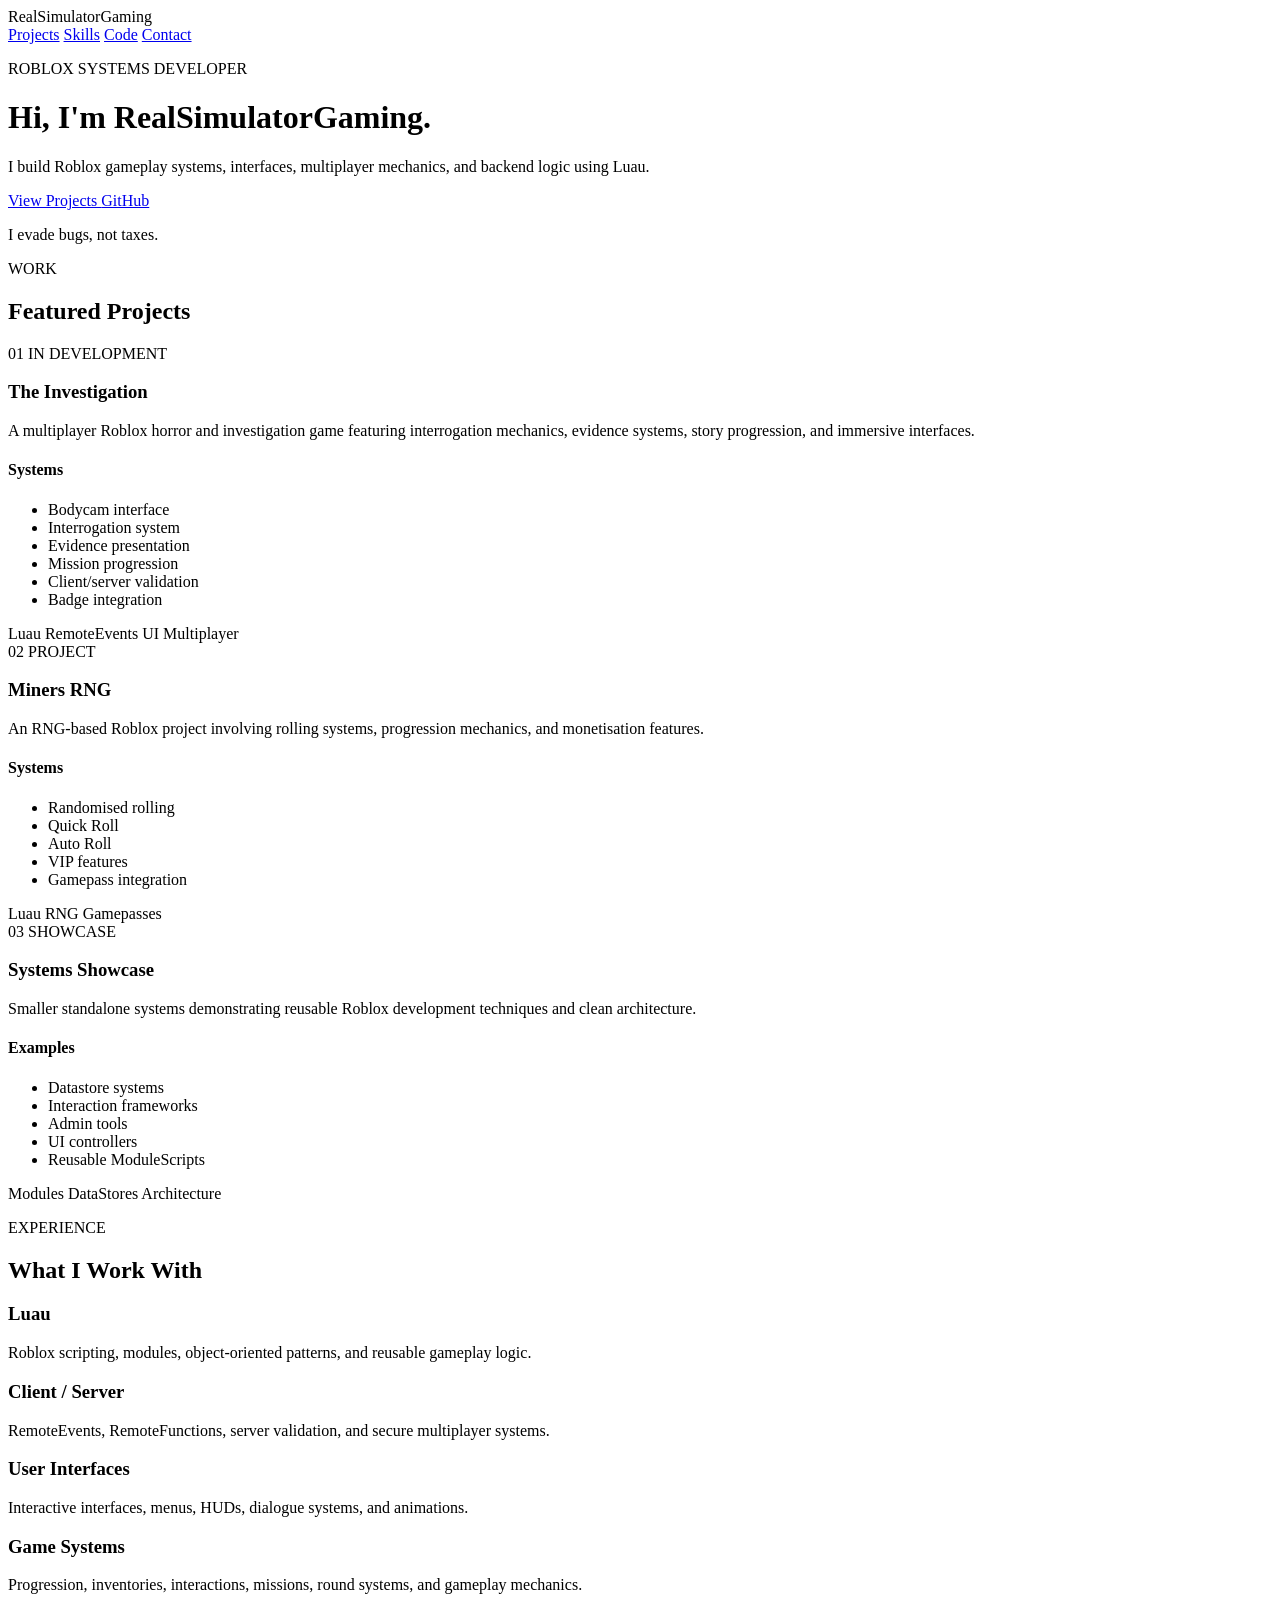
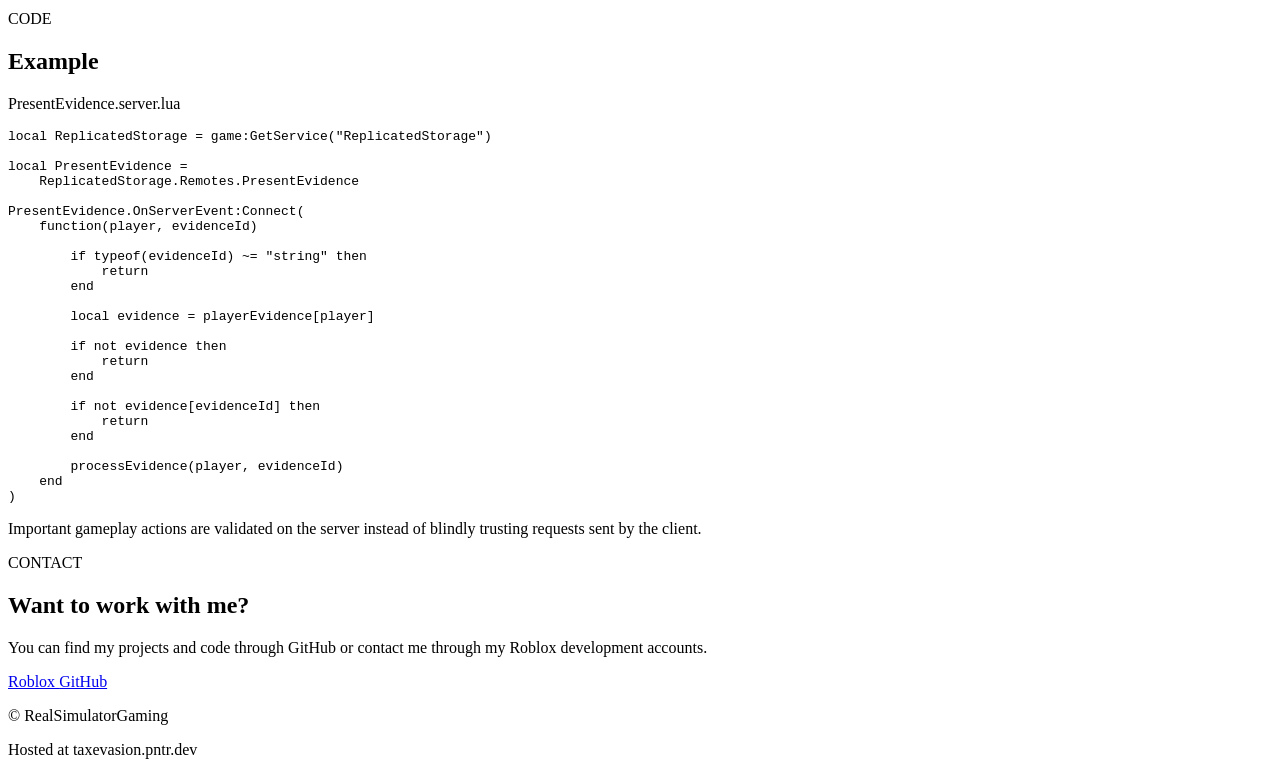
==== index.html @ e787a215 "Create index.html" ====
<!DOCTYPE html>
<html lang="en">
<head>
    <meta charset="UTF-8">
    <meta name="viewport" content="width=device-width, initial-scale=1.0">

    <title>RealSimulatorGaming | Roblox Scripter</title>

    <meta
        name="description"
        content="Portfolio of RealSimulatorGaming, a Roblox scripter specialising in Luau, gameplay systems, UI, and client-server development."
    >

    <link rel="stylesheet" href="style.css">
</head>

<body>

    <nav>
        <div class="nav-name">RealSimulatorGaming</div>

        <div class="nav-links">
            <a href="#projects">Projects</a>
            <a href="#skills">Skills</a>
            <a href="#code">Code</a>
            <a href="#contact">Contact</a>
        </div>
    </nav>


    <header class="hero">

        <p class="eyebrow">ROBLOX SYSTEMS DEVELOPER</p>

        <h1>
            Hi, I'm
            <span>RealSimulatorGaming.</span>
        </h1>

        <p class="hero-text">
            I build Roblox gameplay systems, interfaces,
            multiplayer mechanics, and backend logic using Luau.
        </p>

        <div class="hero-buttons">

            <a href="#projects" class="button primary">
                View Projects
            </a>

            <a
                href="https://github.com/YOUR-GITHUB-USERNAME"
                class="button secondary"
                target="_blank"
            >
                GitHub
            </a>

        </div>

        <p class="joke">
            I evade bugs, not taxes.
        </p>

    </header>


    <main>

        <section id="projects">

            <p class="section-label">WORK</p>
            <h2>Featured Projects</h2>

            <div class="project-grid">

                <article class="project-card">

                    <div class="project-header">
                        <span class="project-number">01</span>
                        <span class="project-status">IN DEVELOPMENT</span>
                    </div>

                    <h3>The Investigation</h3>

                    <p>
                        A multiplayer Roblox horror and investigation game
                        featuring interrogation mechanics, evidence systems,
                        story progression, and immersive interfaces.
                    </p>

                    <h4>Systems</h4>

                    <ul>
                        <li>Bodycam interface</li>
                        <li>Interrogation system</li>
                        <li>Evidence presentation</li>
                        <li>Mission progression</li>
                        <li>Client/server validation</li>
                        <li>Badge integration</li>
                    </ul>

                    <div class="tags">
                        <span>Luau</span>
                        <span>RemoteEvents</span>
                        <span>UI</span>
                        <span>Multiplayer</span>
                    </div>

                </article>


                <article class="project-card">

                    <div class="project-header">
                        <span class="project-number">02</span>
                        <span class="project-status">PROJECT</span>
                    </div>

                    <h3>Miners RNG</h3>

                    <p>
                        An RNG-based Roblox project involving rolling systems,
                        progression mechanics, and monetisation features.
                    </p>

                    <h4>Systems</h4>

                    <ul>
                        <li>Randomised rolling</li>
                        <li>Quick Roll</li>
                        <li>Auto Roll</li>
                        <li>VIP features</li>
                        <li>Gamepass integration</li>
                    </ul>

                    <div class="tags">
                        <span>Luau</span>
                        <span>RNG</span>
                        <span>Gamepasses</span>
                    </div>

                </article>


                <article class="project-card">

                    <div class="project-header">
                        <span class="project-number">03</span>
                        <span class="project-status">SHOWCASE</span>
                    </div>

                    <h3>Systems Showcase</h3>

                    <p>
                        Smaller standalone systems demonstrating reusable
                        Roblox development techniques and clean architecture.
                    </p>

                    <h4>Examples</h4>

                    <ul>
                        <li>Datastore systems</li>
                        <li>Interaction frameworks</li>
                        <li>Admin tools</li>
                        <li>UI controllers</li>
                        <li>Reusable ModuleScripts</li>
                    </ul>

                    <div class="tags">
                        <span>Modules</span>
                        <span>DataStores</span>
                        <span>Architecture</span>
                    </div>

                </article>

            </div>

        </section>


        <section id="skills">

            <p class="section-label">EXPERIENCE</p>
            <h2>What I Work With</h2>

            <div class="skill-grid">

                <div class="skill">
                    <h3>Luau</h3>
                    <p>
                        Roblox scripting, modules, object-oriented patterns,
                        and reusable gameplay logic.
                    </p>
                </div>

                <div class="skill">
                    <h3>Client / Server</h3>
                    <p>
                        RemoteEvents, RemoteFunctions, server validation,
                        and secure multiplayer systems.
                    </p>
                </div>

                <div class="skill">
                    <h3>User Interfaces</h3>
                    <p>
                        Interactive interfaces, menus, HUDs,
                        dialogue systems, and animations.
                    </p>
                </div>

                <div class="skill">
                    <h3>Game Systems</h3>
                    <p>
                        Progression, inventories, interactions,
                        missions, round systems, and gameplay mechanics.
                    </p>
                </div>

            </div>

        </section>


        <section id="code">

            <p class="section-label">CODE</p>
            <h2>Example</h2>

            <div class="code-window">

                <div class="code-titlebar">
                    <span></span>
                    <span></span>
                    <span></span>

                    <p>PresentEvidence.server.lua</p>
                </div>

<pre><code>local ReplicatedStorage = game:GetService("ReplicatedStorage")

local PresentEvidence =
    ReplicatedStorage.Remotes.PresentEvidence

PresentEvidence.OnServerEvent:Connect(
    function(player, evidenceId)

        if typeof(evidenceId) ~= "string" then
            return
        end

        local evidence = playerEvidence[player]

        if not evidence then
            return
        end

        if not evidence[evidenceId] then
            return
        end

        processEvidence(player, evidenceId)
    end
)</code></pre>

            </div>

            <p class="code-explanation">
                Important gameplay actions are validated on the server
                instead of blindly trusting requests sent by the client.
            </p>

        </section>


        <section id="contact">

            <p class="section-label">CONTACT</p>
            <h2>Want to work with me?</h2>

            <p>
                You can find my projects and code through GitHub
                or contact me through my Roblox development accounts.
            </p>

            <div class="contact-buttons">

                <a
                    href="https://www.roblox.com/users/YOUR-ID/profile"
                    target="_blank"
                    class="button primary"
                >
                    Roblox
                </a>

                <a
                    href="https://github.com/YOUR-GITHUB-USERNAME"
                    target="_blank"
                    class="button secondary"
                >
                    GitHub
                </a>

            </div>

        </section>

    </main>


    <footer>
        <p>
            © <span id="year"></span> RealSimulatorGaming
        </p>

        <p>
            Hosted at taxevasion.pntr.dev
        </p>
    </footer>


    <script src="script.js"></script>

</body>
</html>
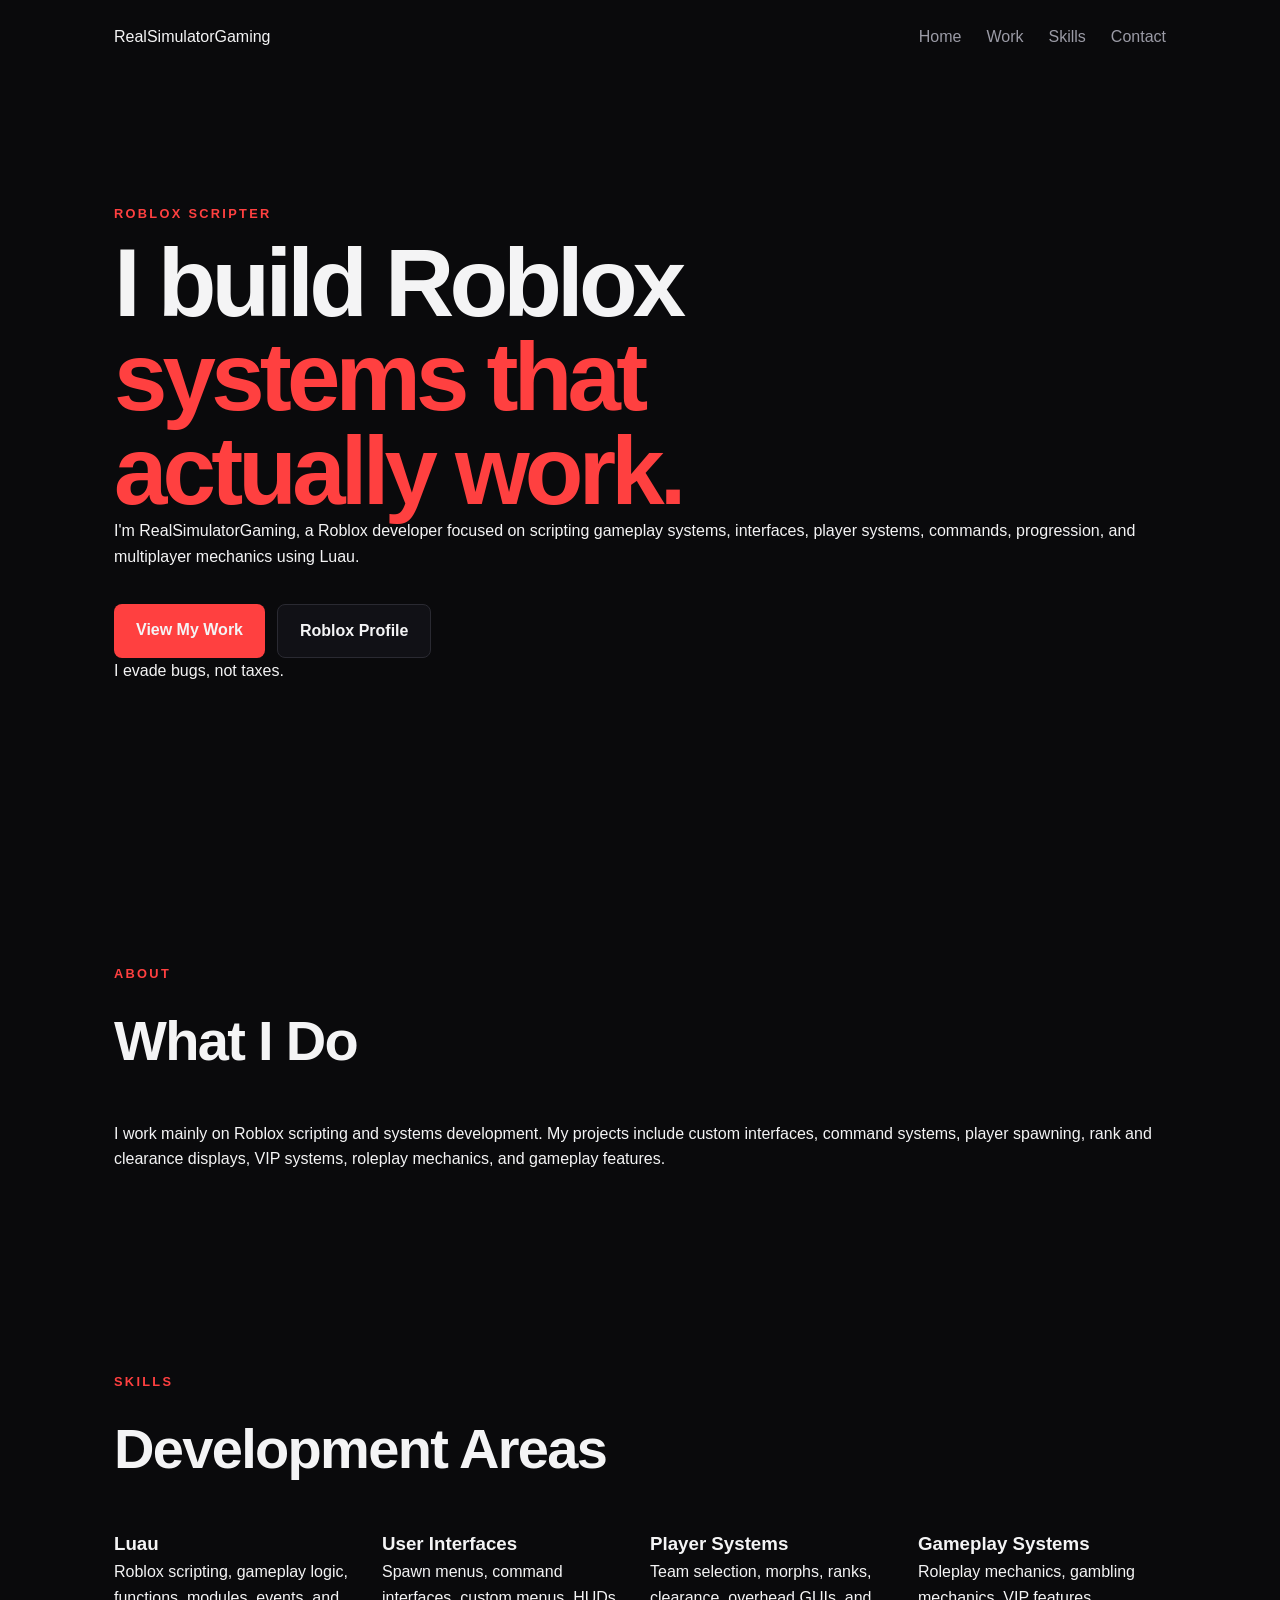
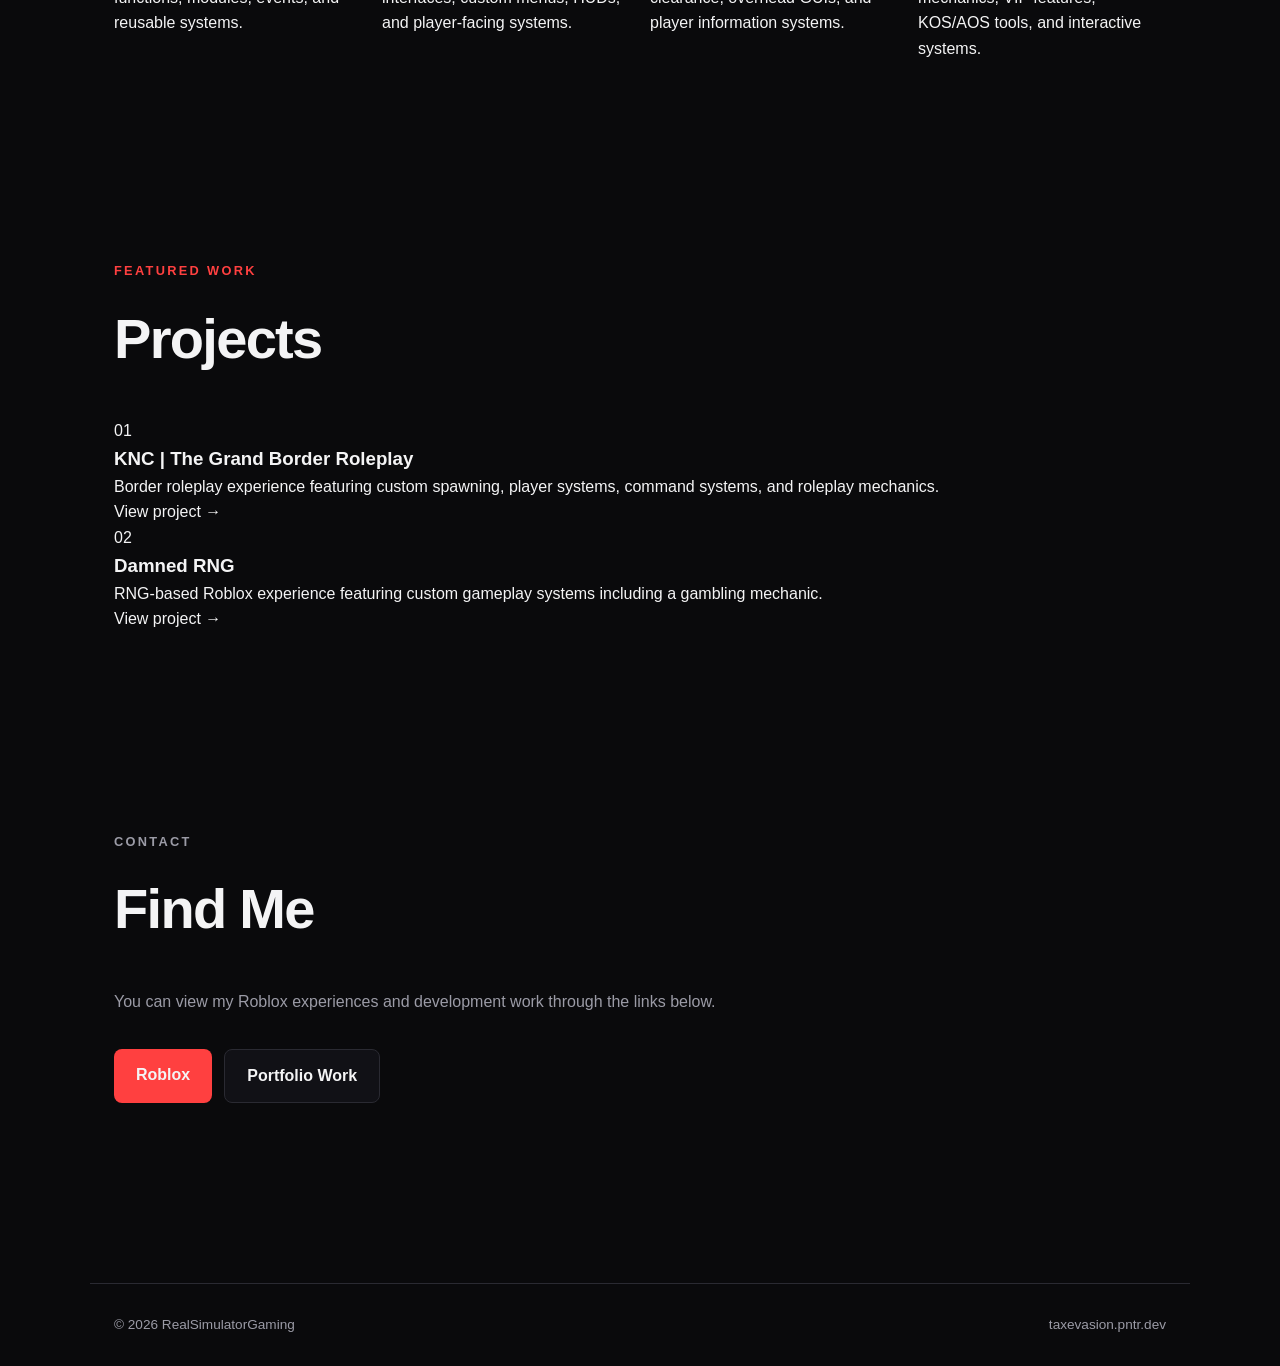
==== commit 0723f671: "Update index.html" ====
--- a/index.html
+++ b/index.html
@@ -8,7 +8,7 @@
 
     <meta
         name="description"
-        content="Portfolio of RealSimulatorGaming, a Roblox scripter specialising in Luau, gameplay systems, UI, and client-server development."
+        content="Portfolio of RealSimulatorGaming, a Roblox scripter focused on gameplay systems, UI, multiplayer mechanics, and Luau development."
     >
 
     <link rel="stylesheet" href="style.css">
@@ -16,13 +16,15 @@
 
 <body>
 
-    <nav>
-        <div class="nav-name">RealSimulatorGaming</div>
+    <nav class="navbar">
+        <a href="index.html" class="nav-brand">
+            RealSimulatorGaming
+        </a>
 
         <div class="nav-links">
-            <a href="#projects">Projects</a>
+            <a href="index.html">Home</a>
+            <a href="work.html">Work</a>
             <a href="#skills">Skills</a>
-            <a href="#code">Code</a>
             <a href="#contact">Contact</a>
         </div>
     </nav>
@@ -30,277 +32,209 @@
 
     <header class="hero">
 
-        <p class="eyebrow">ROBLOX SYSTEMS DEVELOPER</p>
-
-        <h1>
-            Hi, I'm
-            <span>RealSimulatorGaming.</span>
-        </h1>
-
-        <p class="hero-text">
-            I build Roblox gameplay systems, interfaces,
-            multiplayer mechanics, and backend logic using Luau.
-        </p>
-
-        <div class="hero-buttons">
-
-            <a href="#projects" class="button primary">
-                View Projects
-            </a>
-
-            <a
-                href="https://github.com/YOUR-GITHUB-USERNAME"
-                class="button secondary"
-                target="_blank"
-            >
-                GitHub
-            </a>
+        <div class="hero-content">
+
+            <p class="eyebrow">
+                ROBLOX SCRIPTER
+            </p>
+
+            <h1>
+                I build Roblox
+                <span>systems that actually work.</span>
+            </h1>
+
+            <p class="hero-description">
+                I'm RealSimulatorGaming, a Roblox developer focused on
+                scripting gameplay systems, interfaces, player systems,
+                commands, progression, and multiplayer mechanics using Luau.
+            </p>
+
+            <div class="hero-buttons">
+
+                <a href="work.html" class="button primary">
+                    View My Work
+                </a>
+
+                <a
+                    href="https://www.roblox.com/users/profile?username=RealSimulatorGaming"
+                    target="_blank"
+                    rel="noopener noreferrer"
+                    class="button secondary"
+                >
+                    Roblox Profile
+                </a>
+
+            </div>
+
+            <p class="hero-joke">
+                I evade bugs, not taxes.
+            </p>
 
         </div>
 
-        <p class="joke">
-            I evade bugs, not taxes.
-        </p>
-
     </header>
 
 
     <main>
 
-        <section id="projects">
-
-            <p class="section-label">WORK</p>
-            <h2>Featured Projects</h2>
-
-            <div class="project-grid">
-
-                <article class="project-card">
-
-                    <div class="project-header">
-                        <span class="project-number">01</span>
-                        <span class="project-status">IN DEVELOPMENT</span>
-                    </div>
-
-                    <h3>The Investigation</h3>
-
-                    <p>
-                        A multiplayer Roblox horror and investigation game
-                        featuring interrogation mechanics, evidence systems,
-                        story progression, and immersive interfaces.
-                    </p>
-
-                    <h4>Systems</h4>
-
-                    <ul>
-                        <li>Bodycam interface</li>
-                        <li>Interrogation system</li>
-                        <li>Evidence presentation</li>
-                        <li>Mission progression</li>
-                        <li>Client/server validation</li>
-                        <li>Badge integration</li>
-                    </ul>
-
-                    <div class="tags">
-                        <span>Luau</span>
-                        <span>RemoteEvents</span>
-                        <span>UI</span>
-                        <span>Multiplayer</span>
-                    </div>
-
-                </article>
-
-
-                <article class="project-card">
-
-                    <div class="project-header">
-                        <span class="project-number">02</span>
-                        <span class="project-status">PROJECT</span>
-                    </div>
-
-                    <h3>Miners RNG</h3>
-
-                    <p>
-                        An RNG-based Roblox project involving rolling systems,
-                        progression mechanics, and monetisation features.
-                    </p>
-
-                    <h4>Systems</h4>
-
-                    <ul>
-                        <li>Randomised rolling</li>
-                        <li>Quick Roll</li>
-                        <li>Auto Roll</li>
-                        <li>VIP features</li>
-                        <li>Gamepass integration</li>
-                    </ul>
-
-                    <div class="tags">
-                        <span>Luau</span>
-                        <span>RNG</span>
-                        <span>Gamepasses</span>
-                    </div>
-
-                </article>
-
-
-                <article class="project-card">
-
-                    <div class="project-header">
-                        <span class="project-number">03</span>
-                        <span class="project-status">SHOWCASE</span>
-                    </div>
-
-                    <h3>Systems Showcase</h3>
-
-                    <p>
-                        Smaller standalone systems demonstrating reusable
-                        Roblox development techniques and clean architecture.
-                    </p>
-
-                    <h4>Examples</h4>
-
-                    <ul>
-                        <li>Datastore systems</li>
-                        <li>Interaction frameworks</li>
-                        <li>Admin tools</li>
-                        <li>UI controllers</li>
-                        <li>Reusable ModuleScripts</li>
-                    </ul>
-
-                    <div class="tags">
-                        <span>Modules</span>
-                        <span>DataStores</span>
-                        <span>Architecture</span>
-                    </div>
-
-                </article>
-
-            </div>
-
-        </section>
-
-
-        <section id="skills">
-
-            <p class="section-label">EXPERIENCE</p>
-            <h2>What I Work With</h2>
+        <section class="section intro-section">
+
+            <p class="section-label">
+                ABOUT
+            </p>
+
+            <h2>
+                What I Do
+            </h2>
+
+            <p class="section-description">
+                I work mainly on Roblox scripting and systems development.
+                My projects include custom interfaces, command systems,
+                player spawning, rank and clearance displays, VIP systems,
+                roleplay mechanics, and gameplay features.
+            </p>
+
+        </section>
+
+
+        <section class="section" id="skills">
+
+            <p class="section-label">
+                SKILLS
+            </p>
+
+            <h2>
+                Development Areas
+            </h2>
 
             <div class="skill-grid">
 
-                <div class="skill">
+                <article class="skill-card">
                     <h3>Luau</h3>
                     <p>
-                        Roblox scripting, modules, object-oriented patterns,
-                        and reusable gameplay logic.
-                    </p>
-                </div>
-
-                <div class="skill">
-                    <h3>Client / Server</h3>
-                    <p>
-                        RemoteEvents, RemoteFunctions, server validation,
-                        and secure multiplayer systems.
-                    </p>
-                </div>
-
-                <div class="skill">
+                        Roblox scripting, gameplay logic, functions,
+                        modules, events, and reusable systems.
+                    </p>
+                </article>
+
+                <article class="skill-card">
                     <h3>User Interfaces</h3>
                     <p>
-                        Interactive interfaces, menus, HUDs,
-                        dialogue systems, and animations.
-                    </p>
-                </div>
-
-                <div class="skill">
-                    <h3>Game Systems</h3>
-                    <p>
-                        Progression, inventories, interactions,
-                        missions, round systems, and gameplay mechanics.
-                    </p>
-                </div>
-
-            </div>
-
-        </section>
-
-
-        <section id="code">
-
-            <p class="section-label">CODE</p>
-            <h2>Example</h2>
-
-            <div class="code-window">
-
-                <div class="code-titlebar">
-                    <span></span>
-                    <span></span>
-                    <span></span>
-
-                    <p>PresentEvidence.server.lua</p>
-                </div>
-
-<pre><code>local ReplicatedStorage = game:GetService("ReplicatedStorage")
-
-local PresentEvidence =
-    ReplicatedStorage.Remotes.PresentEvidence
-
-PresentEvidence.OnServerEvent:Connect(
-    function(player, evidenceId)
-
-        if typeof(evidenceId) ~= "string" then
-            return
-        end
-
-        local evidence = playerEvidence[player]
-
-        if not evidence then
-            return
-        end
-
-        if not evidence[evidenceId] then
-            return
-        end
-
-        processEvidence(player, evidenceId)
-    end
-)</code></pre>
-
-            </div>
-
-            <p class="code-explanation">
-                Important gameplay actions are validated on the server
-                instead of blindly trusting requests sent by the client.
-            </p>
-
-        </section>
-
-
-        <section id="contact">
-
-            <p class="section-label">CONTACT</p>
-            <h2>Want to work with me?</h2>
-
-            <p>
-                You can find my projects and code through GitHub
-                or contact me through my Roblox development accounts.
-            </p>
-
-            <div class="contact-buttons">
+                        Spawn menus, command interfaces, custom menus,
+                        HUDs, and player-facing systems.
+                    </p>
+                </article>
+
+                <article class="skill-card">
+                    <h3>Player Systems</h3>
+                    <p>
+                        Team selection, morphs, ranks, clearance,
+                        overhead GUIs, and player information systems.
+                    </p>
+                </article>
+
+                <article class="skill-card">
+                    <h3>Gameplay Systems</h3>
+                    <p>
+                        Roleplay mechanics, gambling mechanics,
+                        VIP features, KOS/AOS tools, and interactive systems.
+                    </p>
+                </article>
+
+            </div>
+
+        </section>
+
+
+        <section class="section featured-section">
+
+            <p class="section-label">
+                FEATURED WORK
+            </p>
+
+            <h2>
+                Projects
+            </h2>
+
+            <div class="project-preview-grid">
+
+                <article class="preview-card">
+
+                    <p class="preview-number">
+                        01
+                    </p>
+
+                    <h3>
+                        KNC | The Grand Border Roleplay
+                    </h3>
+
+                    <p>
+                        Border roleplay experience featuring custom
+                        spawning, player systems, command systems,
+                        and roleplay mechanics.
+                    </p>
+
+                    <a href="work.html#knc" class="text-link">
+                        View project →
+                    </a>
+
+                </article>
+
+
+                <article class="preview-card">
+
+                    <p class="preview-number">
+                        02
+                    </p>
+
+                    <h3>
+                        Damned RNG
+                    </h3>
+
+                    <p>
+                        RNG-based Roblox experience featuring custom
+                        gameplay systems including a gambling mechanic.
+                    </p>
+
+                    <a href="work.html#damned" class="text-link">
+                        View project →
+                    </a>
+
+                </article>
+
+            </div>
+
+        </section>
+
+
+        <section class="section contact-section" id="contact">
+
+            <p class="section-label">
+                CONTACT
+            </p>
+
+            <h2>
+                Find Me
+            </h2>
+
+            <p class="section-description">
+                You can view my Roblox experiences and development work
+                through the links below.
+            </p>
+
+            <div class="hero-buttons">
 
                 <a
-                    href="https://www.roblox.com/users/YOUR-ID/profile"
+                    href="https://www.roblox.com/users/profile?username=RealSimulatorGaming"
                     target="_blank"
+                    rel="noopener noreferrer"
                     class="button primary"
                 >
                     Roblox
                 </a>
 
-                <a
-                    href="https://github.com/YOUR-GITHUB-USERNAME"
-                    target="_blank"
-                    class="button secondary"
-                >
-                    GitHub
+                <a href="work.html" class="button secondary">
+                    Portfolio Work
                 </a>
 
             </div>
@@ -310,14 +244,16 @@
     </main>
 
 
-    <footer>
+    <footer class="footer">
+
         <p>
             © <span id="year"></span> RealSimulatorGaming
         </p>
 
         <p>
-            Hosted at taxevasion.pntr.dev
+            taxevasion.pntr.dev
         </p>
+
     </footer>
 
 
--- a/style.css
+++ b/style.css
@@ -0,0 +1,459 @@
+:root {
+    --background: #0a0a0c;
+    --surface: #111116;
+    --surface-light: #17171d;
+
+    --text: #f4f4f5;
+    --muted: #9b9ba6;
+
+    --accent: #ff4040;
+    --border: #2a2a32;
+
+    --max-width: 1100px;
+}
+
+
+* {
+    box-sizing: border-box;
+    margin: 0;
+    padding: 0;
+}
+
+
+html {
+    scroll-behavior: smooth;
+}
+
+
+body {
+    background: var(--background);
+    color: var(--text);
+
+    font-family:
+        Inter,
+        Arial,
+        Helvetica,
+        sans-serif;
+
+    line-height: 1.6;
+}
+
+
+a {
+    color: inherit;
+    text-decoration: none;
+}
+
+
+nav {
+    max-width: var(--max-width);
+
+    margin: auto;
+    padding: 24px;
+
+    display: flex;
+    align-items: center;
+    justify-content: space-between;
+}
+
+
+.nav-name {
+    font-weight: 800;
+}
+
+
+.nav-links {
+    display: flex;
+    gap: 25px;
+}
+
+
+.nav-links a {
+    color: var(--muted);
+    transition: 0.2s;
+}
+
+
+.nav-links a:hover {
+    color: var(--text);
+}
+
+
+.hero {
+    max-width: var(--max-width);
+
+    margin: auto;
+    padding: 130px 24px 180px;
+}
+
+
+.eyebrow,
+.section-label {
+    color: var(--accent);
+
+    font-size: 0.8rem;
+    font-weight: 800;
+
+    letter-spacing: 0.18em;
+
+    margin-bottom: 12px;
+}
+
+
+.hero h1 {
+    max-width: 850px;
+
+    font-size: clamp(3rem, 8vw, 6rem);
+
+    line-height: 0.98;
+
+    letter-spacing: -0.05em;
+}
+
+
+.hero h1 span {
+    color: var(--accent);
+}
+
+
+.hero-text {
+    max-width: 650px;
+
+    margin-top: 30px;
+
+    color: var(--muted);
+
+    font-size: 1.25rem;
+}
+
+
+.hero-buttons {
+    margin-top: 35px;
+
+    display: flex;
+    gap: 12px;
+
+    flex-wrap: wrap;
+}
+
+
+.button {
+    display: inline-block;
+
+    padding: 13px 22px;
+
+    border-radius: 8px;
+
+    font-weight: 700;
+
+    transition:
+        transform 0.2s,
+        background 0.2s;
+}
+
+
+.button:hover {
+    transform: translateY(-2px);
+}
+
+
+.primary {
+    background: var(--accent);
+}
+
+
+.secondary {
+    border: 1px solid var(--border);
+
+    background: var(--surface);
+}
+
+
+.joke {
+    margin-top: 25px;
+
+    color: #666670;
+
+    font-size: 0.9rem;
+}
+
+
+main {
+    max-width: var(--max-width);
+
+    margin: auto;
+    padding: 0 24px;
+}
+
+
+section {
+    padding: 100px 0;
+}
+
+
+section h2 {
+    margin-bottom: 35px;
+
+    font-size: clamp(2rem, 5vw, 3.5rem);
+
+    letter-spacing: -0.03em;
+}
+
+
+.project-grid {
+    display: grid;
+
+    grid-template-columns:
+        repeat(auto-fit, minmax(280px, 1fr));
+
+    gap: 20px;
+}
+
+
+.project-card {
+    padding: 28px;
+
+    background: var(--surface);
+
+    border: 1px solid var(--border);
+    border-radius: 14px;
+
+    transition:
+        transform 0.2s,
+        border-color 0.2s;
+}
+
+
+.project-card:hover {
+    transform: translateY(-4px);
+
+    border-color: #4c4c58;
+}
+
+
+.project-header {
+    display: flex;
+
+    justify-content: space-between;
+
+    margin-bottom: 25px;
+}
+
+
+.project-number {
+    color: var(--accent);
+
+    font-weight: 800;
+}
+
+
+.project-status {
+    color: var(--muted);
+
+    font-size: 0.7rem;
+
+    letter-spacing: 0.1em;
+}
+
+
+.project-card h3 {
+    margin-bottom: 12px;
+
+    font-size: 1.6rem;
+}
+
+
+.project-card h4 {
+    margin-top: 20px;
+    margin-bottom: 10px;
+}
+
+
+.project-card p,
+.project-card li {
+    color: var(--muted);
+}
+
+
+.project-card ul {
+    padding-left: 18px;
+}
+
+
+.tags {
+    display: flex;
+
+    gap: 8px;
+
+    flex-wrap: wrap;
+
+    margin-top: 24px;
+}
+
+
+.tags span {
+    padding: 5px 9px;
+
+    background: var(--surface-light);
+
+    border: 1px solid var(--border);
+    border-radius: 5px;
+
+    font-size: 0.75rem;
+
+    color: #c7c7cc;
+}
+
+
+.skill-grid {
+    display: grid;
+
+    grid-template-columns:
+        repeat(auto-fit, minmax(220px, 1fr));
+
+    gap: 20px;
+}
+
+
+.skill {
+    padding: 25px 0;
+
+    border-top: 1px solid var(--border);
+}
+
+
+.skill h3 {
+    margin-bottom: 10px;
+}
+
+
+.skill p {
+    color: var(--muted);
+}
+
+
+.code-window {
+    overflow: hidden;
+
+    background: #08080a;
+
+    border: 1px solid var(--border);
+    border-radius: 12px;
+}
+
+
+.code-titlebar {
+    display: flex;
+
+    align-items: center;
+
+    gap: 7px;
+
+    padding: 12px 15px;
+
+    background: var(--surface);
+}
+
+
+.code-titlebar span {
+    width: 10px;
+    height: 10px;
+
+    border-radius: 50%;
+
+    background: #42424c;
+}
+
+
+.code-titlebar p {
+    margin-left: 10px;
+
+    color: var(--muted);
+
+    font-size: 0.8rem;
+}
+
+
+pre {
+    overflow-x: auto;
+
+    padding: 25px;
+}
+
+
+code {
+    color: #dedee3;
+
+    font-family:
+        "Courier New",
+        monospace;
+
+    font-size: 0.9rem;
+}
+
+
+.code-explanation {
+    margin-top: 20px;
+
+    max-width: 700px;
+
+    color: var(--muted);
+}
+
+
+#contact > p {
+    max-width: 650px;
+
+    color: var(--muted);
+}
+
+
+.contact-buttons {
+    display: flex;
+
+    gap: 12px;
+
+    margin-top: 30px;
+}
+
+
+footer {
+    max-width: var(--max-width);
+
+    margin: 80px auto 0;
+
+    padding: 30px 24px;
+
+    border-top: 1px solid var(--border);
+
+    color: var(--muted);
+
+    display: flex;
+    justify-content: space-between;
+
+    font-size: 0.85rem;
+}
+
+
+@media (max-width: 650px) {
+
+    nav {
+        align-items: flex-start;
+    }
+
+    .nav-links {
+        display: none;
+    }
+
+    .hero {
+        padding-top: 90px;
+        padding-bottom: 120px;
+    }
+
+    footer {
+        flex-direction: column;
+
+        gap: 8px;
+    }
+
+}
